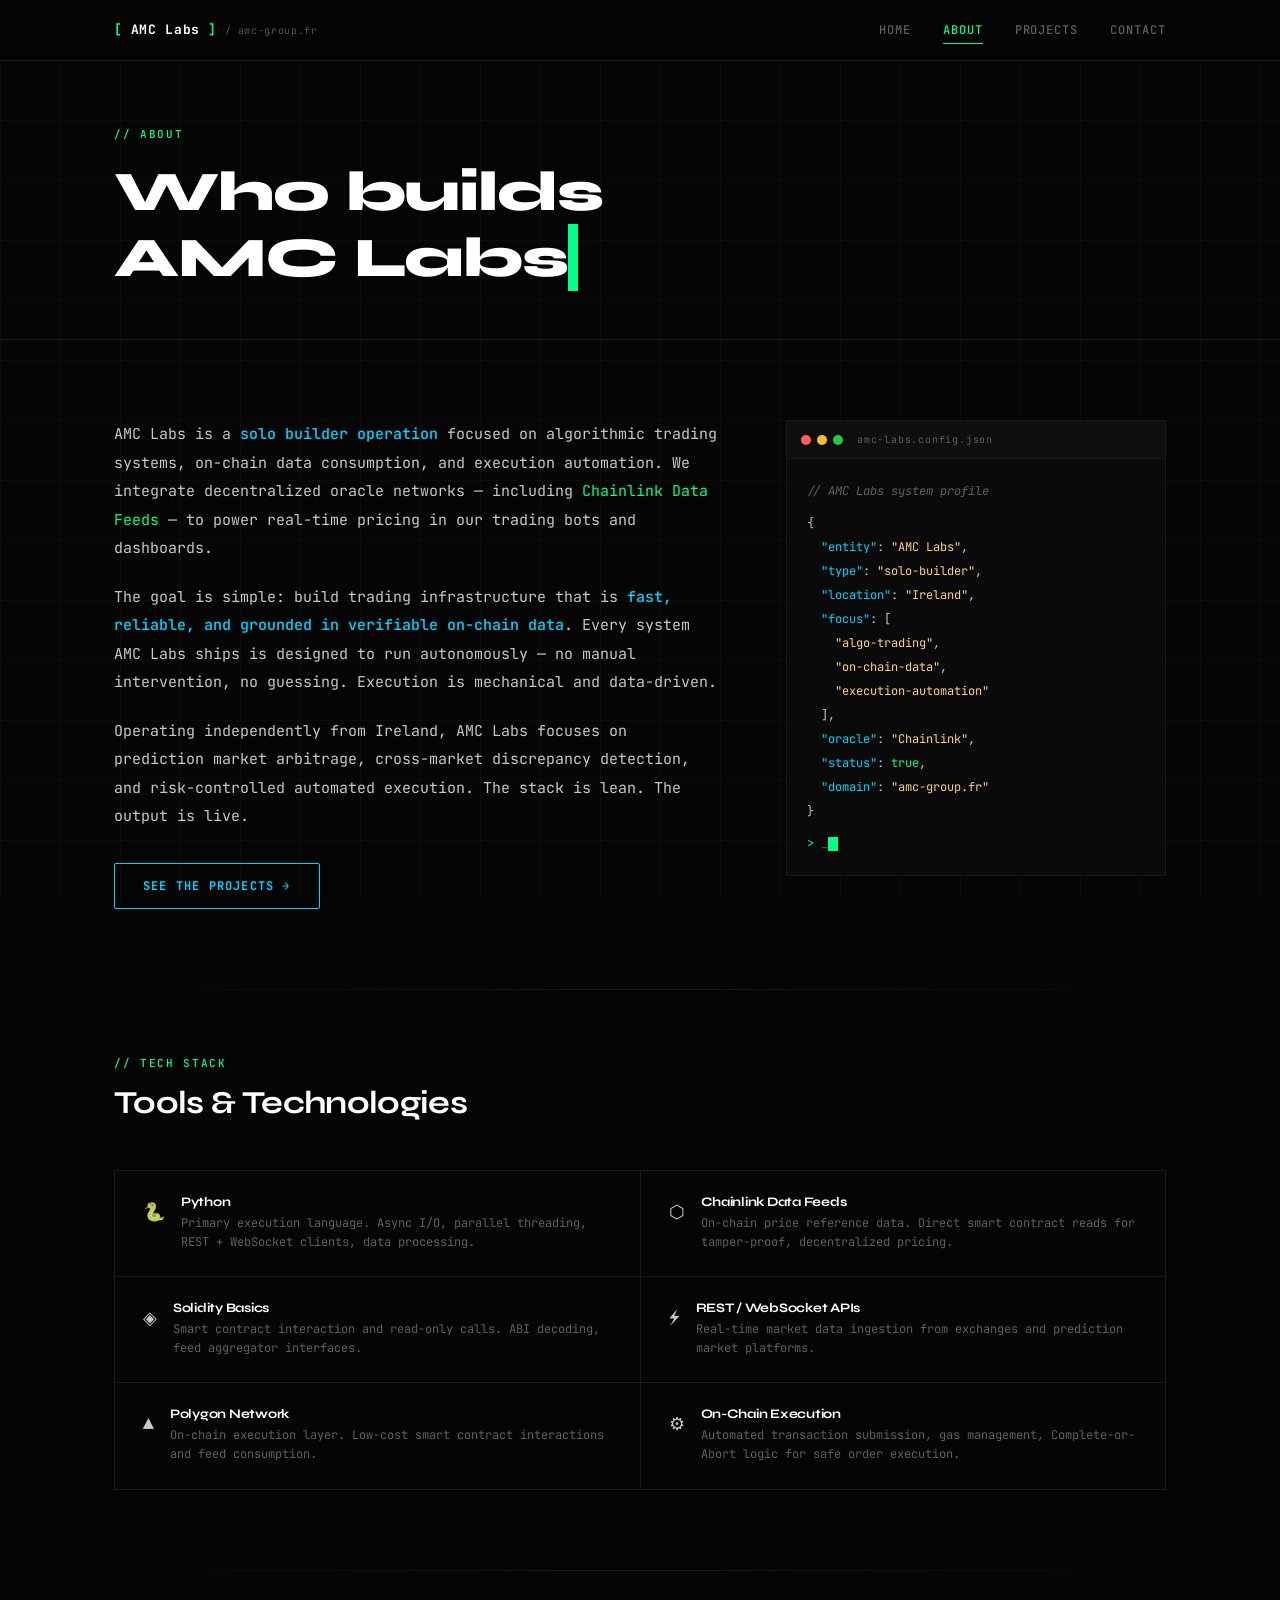
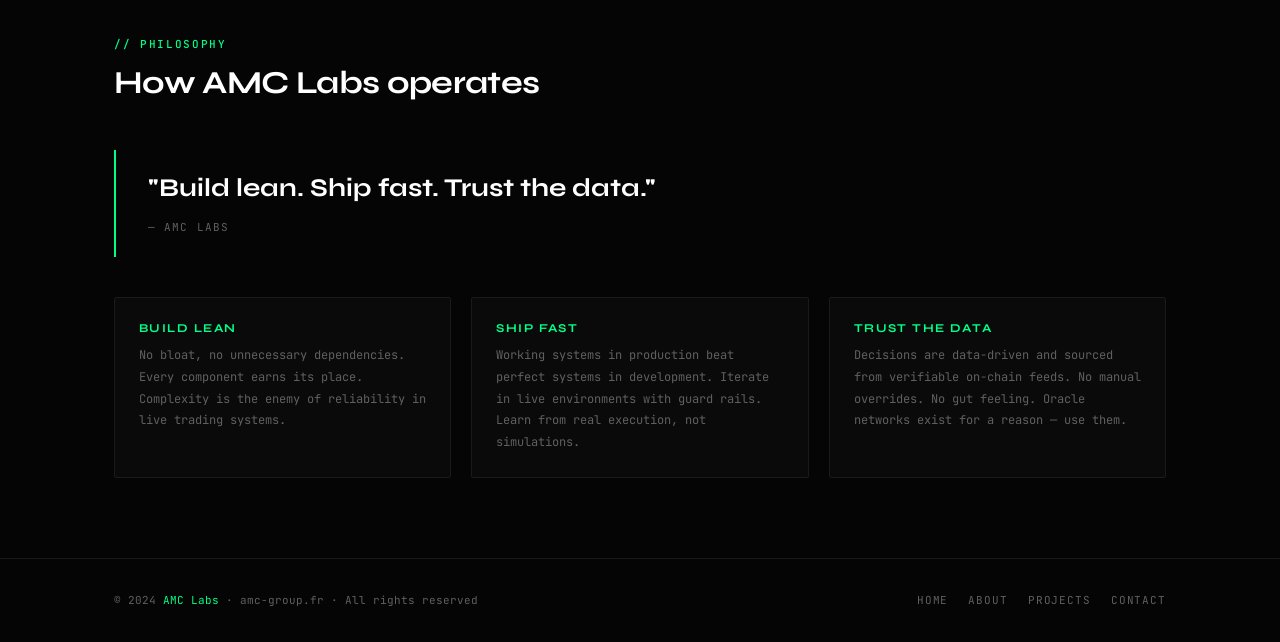
==== about.html @ dd9d0552 "Add complete AMC Labs multi-page website Four-page static site for AMC Labs (amc-group.fr) — an algo" ====
<!DOCTYPE html>
<html lang="en">
<head>
  <meta charset="UTF-8" />
  <meta name="viewport" content="width=device-width, initial-scale=1.0" />
  <meta name="description" content="AMC Labs — Solo builder operation focused on algorithmic trading systems, on-chain data, and execution automation." />
  <meta name="author" content="AMC Labs" />
  <meta property="og:title" content="About — AMC Labs" />
  <meta property="og:description" content="Solo builder. Algorithmic trading systems, on-chain data, execution automation." />
  <meta property="og:type" content="website" />
  <title>About — AMC Labs</title>
  <link rel="stylesheet" href="styles.css" />
  <style>
    /* ── About-specific styles ─── */

    .bio-section {
      padding: 80px 0;
    }

    .bio-grid {
      display: grid;
      grid-template-columns: 1fr 380px;
      gap: 64px;
      align-items: start;
    }

    .bio-text p {
      font-size: 15px;
      line-height: 1.9;
      color: var(--text);
      margin-bottom: 20px;
    }

    .bio-text p:last-child { margin-bottom: 0; }

    .bio-text strong {
      color: var(--cyan);
      font-weight: 500;
    }

    .bio-text em {
      color: var(--green);
      font-style: normal;
    }

    /* Terminal bio card */
    .terminal-card {
      background: var(--bg-2);
      border: 1px solid var(--border);
      border-radius: 2px;
      overflow: hidden;
      font-size: 12px;
    }

    .terminal-bar {
      display: flex;
      align-items: center;
      gap: 6px;
      background: var(--bg-3);
      border-bottom: 1px solid var(--border);
      padding: 10px 14px;
    }

    .term-dot {
      width: 10px;
      height: 10px;
      border-radius: 50%;
    }

    .term-dot-r { background: #ff5f57; }
    .term-dot-y { background: #febc2e; }
    .term-dot-g { background: #28c840; }

    .terminal-bar span.term-title {
      margin-left: 8px;
      font-size: 10px;
      color: var(--text-dim);
      letter-spacing: 0.08em;
    }

    .terminal-body {
      padding: 20px;
      line-height: 2;
    }

    .t-line { display: block; }

    .t-key  { color: var(--cyan); }
    .t-val  { color: var(--green); }
    .t-str  { color: #ffd080; }
    .t-com  { color: var(--text-dim); font-style: italic; }
    .t-br   { display: block; height: 8px; }

    /* Stack section */
    .stack-section {
      padding: 0 0 80px;
    }

    .stack-grid {
      display: grid;
      grid-template-columns: repeat(2, 1fr);
      gap: 1px;
      background: var(--border);
      border: 1px solid var(--border);
    }

    .stack-item {
      background: var(--bg);
      padding: 24px 28px;
      display: flex;
      align-items: flex-start;
      gap: 16px;
      transition: background var(--transition);
    }

    .stack-item:hover { background: var(--bg-2); }

    .stack-icon {
      font-size: 18px;
      flex-shrink: 0;
      margin-top: 2px;
    }

    .stack-info h4 {
      font-size: 13px;
      font-weight: 700;
      color: #fff;
      margin-bottom: 4px;
    }

    .stack-info p {
      font-size: 12px;
      color: var(--text-dim);
      line-height: 1.6;
    }

    /* Philosophy */
    .philosophy-section {
      padding: 0 0 80px;
    }

    .philosophy-quote {
      border-left: 2px solid var(--green);
      padding: 20px 0 20px 32px;
      margin: 32px 0;
    }

    .philosophy-quote p {
      font-family: var(--font-head);
      font-size: clamp(1.2rem, 2.5vw, 1.6rem);
      font-weight: 700;
      color: #fff;
      line-height: 1.4;
    }

    .philosophy-quote cite {
      display: block;
      margin-top: 12px;
      font-style: normal;
      font-size: 11px;
      color: var(--text-dim);
      letter-spacing: 0.1em;
      text-transform: uppercase;
    }

    .philosophy-body {
      display: grid;
      grid-template-columns: repeat(3, 1fr);
      gap: 20px;
      margin-top: 40px;
    }

    .phil-card {
      background: var(--bg-2);
      border: 1px solid var(--border);
      padding: 24px;
      border-radius: 2px;
    }

    .phil-card h4 {
      font-size: 12px;
      letter-spacing: 0.12em;
      text-transform: uppercase;
      color: var(--green);
      margin-bottom: 10px;
    }

    .phil-card p {
      font-size: 12px;
      color: var(--text-dim);
      line-height: 1.8;
    }

    @media (max-width: 900px) {
      .bio-grid {
        grid-template-columns: 1fr;
        gap: 40px;
      }
    }

    @media (max-width: 768px) {
      .stack-grid { grid-template-columns: 1fr; }
      .philosophy-body { grid-template-columns: 1fr; }
    }
  </style>
</head>
<body>

<!-- ── Header ────────────────────────────────────────────── -->
<header class="site-header">
  <div class="container header-inner">
    <a href="index.html" class="logo">
      <span class="logo-bracket">[</span>AMC Labs<span class="logo-bracket">]</span>
      <span class="logo-sub">/ amc-group.fr</span>
    </a>
    <nav class="site-nav" id="site-nav" aria-label="Main navigation">
      <a href="index.html">Home</a>
      <a href="about.html" class="active">About</a>
      <a href="projects.html">Projects</a>
      <a href="contact.html">Contact</a>
    </nav>
    <button class="nav-toggle" id="nav-toggle" aria-label="Toggle navigation" aria-expanded="false">
      <span></span><span></span><span></span>
    </button>
  </div>
</header>

<!-- ── Main ──────────────────────────────────────────────── -->
<main>

  <!-- Page Hero -->
  <section class="page-hero">
    <div class="container">
      <span class="label">// about</span>
      <h1>Who builds<br>AMC Labs<span class="cursor"></span></h1>
    </div>
  </section>

  <!-- Bio -->
  <section class="bio-section">
    <div class="container">
      <div class="bio-grid">
        <div class="bio-text">
          <p>
            AMC Labs is a <strong>solo builder operation</strong> focused on algorithmic trading systems,
            on-chain data consumption, and execution automation. We integrate decentralized oracle networks —
            including <em>Chainlink Data Feeds</em> — to power real-time pricing in our trading bots
            and dashboards.
          </p>
          <p>
            The goal is simple: build trading infrastructure that is <strong>fast, reliable, and grounded
            in verifiable on-chain data</strong>. Every system AMC Labs ships is designed to run
            autonomously — no manual intervention, no guessing. Execution is mechanical and data-driven.
          </p>
          <p>
            Operating independently from Ireland, AMC Labs focuses on prediction market arbitrage,
            cross-market discrepancy detection, and risk-controlled automated execution. The stack is
            lean. The output is live.
          </p>
          <div style="margin-top: 32px;">
            <a href="projects.html" class="btn btn-outline">See the projects &rarr;</a>
          </div>
        </div>

        <!-- Terminal card -->
        <div class="terminal-card" aria-hidden="true">
          <div class="terminal-bar">
            <span class="term-dot term-dot-r"></span>
            <span class="term-dot term-dot-y"></span>
            <span class="term-dot term-dot-g"></span>
            <span class="term-title">amc-labs.config.json</span>
          </div>
          <div class="terminal-body">
            <span class="t-line"><span class="t-com">// AMC Labs system profile</span></span>
            <span class="t-br"></span>
            <span class="t-line">{</span>
            <span class="t-line">&nbsp;&nbsp;<span class="t-key">"entity"</span>: <span class="t-str">"AMC Labs"</span>,</span>
            <span class="t-line">&nbsp;&nbsp;<span class="t-key">"type"</span>: <span class="t-str">"solo-builder"</span>,</span>
            <span class="t-line">&nbsp;&nbsp;<span class="t-key">"location"</span>: <span class="t-str">"Ireland"</span>,</span>
            <span class="t-line">&nbsp;&nbsp;<span class="t-key">"focus"</span>: [</span>
            <span class="t-line">&nbsp;&nbsp;&nbsp;&nbsp;<span class="t-str">"algo-trading"</span>,</span>
            <span class="t-line">&nbsp;&nbsp;&nbsp;&nbsp;<span class="t-str">"on-chain-data"</span>,</span>
            <span class="t-line">&nbsp;&nbsp;&nbsp;&nbsp;<span class="t-str">"execution-automation"</span></span>
            <span class="t-line">&nbsp;&nbsp;],</span>
            <span class="t-line">&nbsp;&nbsp;<span class="t-key">"oracle"</span>: <span class="t-str">"Chainlink"</span>,</span>
            <span class="t-line">&nbsp;&nbsp;<span class="t-key">"status"</span>: <span class="t-val">true</span>,</span>
            <span class="t-line">&nbsp;&nbsp;<span class="t-key">"domain"</span>: <span class="t-str">"amc-group.fr"</span></span>
            <span class="t-line">}</span>
            <span class="t-br"></span>
            <span class="t-line"><span class="prompt" style="color:var(--text-dim)">_</span><span class="cursor"></span></span>
          </div>
        </div>
      </div>
    </div>
  </section>

  <div class="divider"></div>

  <!-- Stack -->
  <section class="stack-section">
    <div class="container">
      <div class="section-header" style="padding-top: 64px;">
        <span class="label">// tech stack</span>
        <h2>Tools &amp; Technologies</h2>
      </div>

      <div class="stack-grid">
        <div class="stack-item">
          <span class="stack-icon">🐍</span>
          <div class="stack-info">
            <h4>Python</h4>
            <p>Primary execution language. Async I/O, parallel threading, REST + WebSocket clients, data processing.</p>
          </div>
        </div>
        <div class="stack-item">
          <span class="stack-icon">⬡</span>
          <div class="stack-info">
            <h4>Chainlink Data Feeds</h4>
            <p>On-chain price reference data. Direct smart contract reads for tamper-proof, decentralized pricing.</p>
          </div>
        </div>
        <div class="stack-item">
          <span class="stack-icon">◈</span>
          <div class="stack-info">
            <h4>Solidity Basics</h4>
            <p>Smart contract interaction and read-only calls. ABI decoding, feed aggregator interfaces.</p>
          </div>
        </div>
        <div class="stack-item">
          <span class="stack-icon">⚡</span>
          <div class="stack-info">
            <h4>REST / WebSocket APIs</h4>
            <p>Real-time market data ingestion from exchanges and prediction market platforms.</p>
          </div>
        </div>
        <div class="stack-item">
          <span class="stack-icon">▲</span>
          <div class="stack-info">
            <h4>Polygon Network</h4>
            <p>On-chain execution layer. Low-cost smart contract interactions and feed consumption.</p>
          </div>
        </div>
        <div class="stack-item">
          <span class="stack-icon">⚙</span>
          <div class="stack-info">
            <h4>On-Chain Execution</h4>
            <p>Automated transaction submission, gas management, Complete-or-Abort logic for safe order execution.</p>
          </div>
        </div>
      </div>
    </div>
  </section>

  <div class="divider"></div>

  <!-- Philosophy -->
  <section class="philosophy-section">
    <div class="container">
      <div class="section-header" style="padding-top: 64px;">
        <span class="label">// philosophy</span>
        <h2>How AMC Labs operates</h2>
      </div>

      <div class="philosophy-quote">
        <p>"Build lean. Ship fast. Trust the data."</p>
        <cite>— AMC Labs</cite>
      </div>

      <div class="philosophy-body">
        <div class="phil-card">
          <h4>Build Lean</h4>
          <p>No bloat, no unnecessary dependencies. Every component earns its place. Complexity is the enemy of reliability in live trading systems.</p>
        </div>
        <div class="phil-card">
          <h4>Ship Fast</h4>
          <p>Working systems in production beat perfect systems in development. Iterate in live environments with guard rails. Learn from real execution, not simulations.</p>
        </div>
        <div class="phil-card">
          <h4>Trust the Data</h4>
          <p>Decisions are data-driven and sourced from verifiable on-chain feeds. No manual overrides. No gut feeling. Oracle networks exist for a reason — use them.</p>
        </div>
      </div>
    </div>
  </section>

</main>

<!-- ── Footer ────────────────────────────────────────────── -->
<footer class="site-footer">
  <div class="container footer-inner">
    <p class="footer-copy">&copy; 2024 <span>AMC Labs</span> · amc-group.fr · All rights reserved</p>
    <nav class="footer-links" aria-label="Footer navigation">
      <a href="index.html">Home</a>
      <a href="about.html">About</a>
      <a href="projects.html">Projects</a>
      <a href="contact.html">Contact</a>
    </nav>
  </div>
</footer>

<script>
  const toggle = document.getElementById('nav-toggle');
  const nav    = document.getElementById('site-nav');
  toggle.addEventListener('click', () => {
    const open = nav.classList.toggle('open');
    toggle.setAttribute('aria-expanded', open);
  });
  nav.querySelectorAll('a').forEach(a => {
    a.addEventListener('click', () => {
      nav.classList.remove('open');
      toggle.setAttribute('aria-expanded', 'false');
    });
  });
</script>
</body>
</html>
---- styles.css ----
/* ============================================================
   AMC Labs — Shared Stylesheet
   amc-group.fr
   ============================================================ */

@import url('https://fonts.googleapis.com/css2?family=JetBrains+Mono:wght@300;400;500;700&family=Syne:wght@400;600;700;800&display=swap');

/* ── Reset & Base ─────────────────────────────────────────── */
*, *::before, *::after {
  box-sizing: border-box;
  margin: 0;
  padding: 0;
}

:root {
  --bg:       #050505;
  --bg-2:     #0a0a0a;
  --bg-3:     #0f0f0f;
  --green:    #00ff87;
  --cyan:     #00d4ff;
  --muted:    #3a3a3a;
  --text:     #c8c8c8;
  --text-dim: #606060;
  --border:   #1a1a1a;
  --font-mono: 'JetBrains Mono', 'Courier New', monospace;
  --font-head: 'Syne', sans-serif;
  --max-w:    1100px;
  --transition: 0.2s ease;
}

html {
  scroll-behavior: smooth;
}

body {
  background-color: var(--bg);
  color: var(--text);
  font-family: var(--font-mono);
  font-size: 14px;
  line-height: 1.7;
  min-height: 100vh;
  display: flex;
  flex-direction: column;
  overflow-x: hidden;
}

/* Grid overlay on body */
body::before {
  content: '';
  position: fixed;
  inset: 0;
  background-image:
    linear-gradient(var(--border) 1px, transparent 1px),
    linear-gradient(90deg, var(--border) 1px, transparent 1px);
  background-size: 60px 60px;
  opacity: 0.35;
  pointer-events: none;
  z-index: 0;
}

main {
  flex: 1;
  position: relative;
  z-index: 1;
}

a {
  color: var(--cyan);
  text-decoration: none;
  transition: color var(--transition);
}

a:hover {
  color: var(--green);
}

img { display: block; max-width: 100%; }

/* ── Typography ───────────────────────────────────────────── */
h1, h2, h3, h4 {
  font-family: var(--font-head);
  color: #fff;
  line-height: 1.15;
  letter-spacing: -0.02em;
}

h1 { font-size: clamp(2rem, 5vw, 3.5rem); font-weight: 800; }
h2 { font-size: clamp(1.4rem, 3vw, 2rem);  font-weight: 700; }
h3 { font-size: clamp(1rem, 2vw, 1.25rem); font-weight: 600; }

p { color: var(--text); }

.label {
  font-family: var(--font-mono);
  font-size: 11px;
  font-weight: 500;
  letter-spacing: 0.15em;
  text-transform: uppercase;
  color: var(--green);
}

/* ── Layout helpers ───────────────────────────────────────── */
.container {
  max-width: var(--max-w);
  margin: 0 auto;
  padding: 0 24px;
}

section {
  padding: 80px 0;
}

.section-header {
  margin-bottom: 48px;
}

.section-header .label {
  display: block;
  margin-bottom: 12px;
}

/* ── Header ───────────────────────────────────────────────── */
.site-header {
  position: sticky;
  top: 0;
  z-index: 100;
  background: rgba(5, 5, 5, 0.92);
  backdrop-filter: blur(12px);
  border-bottom: 1px solid var(--border);
}

.header-inner {
  display: flex;
  align-items: center;
  justify-content: space-between;
  height: 60px;
}

.logo {
  font-family: var(--font-mono);
  font-size: 13px;
  font-weight: 700;
  color: #fff;
  letter-spacing: 0.05em;
  display: flex;
  align-items: center;
  gap: 8px;
}

.logo .logo-bracket {
  color: var(--green);
}

.logo-sub {
  font-size: 10px;
  color: var(--text-dim);
  font-weight: 300;
}

.site-nav {
  display: flex;
  align-items: center;
  gap: 32px;
}

.site-nav a {
  font-size: 12px;
  font-weight: 500;
  color: var(--text-dim);
  letter-spacing: 0.08em;
  text-transform: uppercase;
  transition: color var(--transition);
  position: relative;
}

.site-nav a::after {
  content: '';
  position: absolute;
  bottom: -4px;
  left: 0;
  width: 0;
  height: 1px;
  background: var(--green);
  transition: width var(--transition);
}

.site-nav a:hover,
.site-nav a.active {
  color: var(--green);
}

.site-nav a:hover::after,
.site-nav a.active::after {
  width: 100%;
}

/* Hamburger */
.nav-toggle {
  display: none;
  flex-direction: column;
  gap: 5px;
  background: none;
  border: none;
  cursor: pointer;
  padding: 4px;
}

.nav-toggle span {
  display: block;
  width: 22px;
  height: 1px;
  background: var(--text);
  transition: all var(--transition);
}

/* ── Footer ───────────────────────────────────────────────── */
.site-footer {
  position: relative;
  z-index: 1;
  border-top: 1px solid var(--border);
  background: var(--bg);
  padding: 32px 0;
}

.footer-inner {
  display: flex;
  align-items: center;
  justify-content: space-between;
  flex-wrap: wrap;
  gap: 12px;
}

.footer-copy {
  font-size: 11px;
  color: var(--text-dim);
}

.footer-copy span {
  color: var(--green);
}

.footer-links {
  display: flex;
  gap: 20px;
}

.footer-links a {
  font-size: 11px;
  color: var(--text-dim);
  letter-spacing: 0.08em;
  text-transform: uppercase;
}

.footer-links a:hover {
  color: var(--cyan);
}

/* ── Buttons ──────────────────────────────────────────────── */
.btn {
  display: inline-flex;
  align-items: center;
  gap: 8px;
  font-family: var(--font-mono);
  font-size: 12px;
  font-weight: 700;
  letter-spacing: 0.1em;
  text-transform: uppercase;
  padding: 12px 28px;
  border-radius: 2px;
  border: 1px solid transparent;
  cursor: pointer;
  transition: all var(--transition);
  text-decoration: none;
}

.btn-primary {
  background: var(--green);
  color: #050505;
  border-color: var(--green);
}

.btn-primary:hover {
  background: transparent;
  color: var(--green);
}

.btn-outline {
  background: transparent;
  color: var(--cyan);
  border-color: var(--cyan);
}

.btn-outline:hover {
  background: var(--cyan);
  color: #050505;
}

/* ── Blinking cursor ──────────────────────────────────────── */
.cursor {
  display: inline-block;
  width: 10px;
  height: 1.2em;
  background: var(--green);
  vertical-align: text-bottom;
  animation: blink 1s step-end infinite;
}

@keyframes blink {
  0%, 100% { opacity: 1; }
  50%       { opacity: 0; }
}

/* ── Terminal prompt prefix ───────────────────────────────── */
.prompt::before {
  content: '> ';
  color: var(--green);
}

/* ── Divider ──────────────────────────────────────────────── */
.divider {
  height: 1px;
  background: linear-gradient(90deg, transparent, var(--border), transparent);
  margin: 0;
}

/* ── Status badge ─────────────────────────────────────────── */
.status {
  display: inline-flex;
  align-items: center;
  gap: 6px;
  font-size: 10px;
  font-weight: 500;
  letter-spacing: 0.12em;
  text-transform: uppercase;
  padding: 3px 10px;
  border-radius: 2px;
}

.status::before {
  content: '';
  width: 6px;
  height: 6px;
  border-radius: 50%;
}

.status-live {
  color: var(--green);
  background: rgba(0, 255, 135, 0.08);
  border: 1px solid rgba(0, 255, 135, 0.2);
}

.status-live::before {
  background: var(--green);
  box-shadow: 0 0 4px var(--green);
  animation: pulse 1.5s ease-in-out infinite;
}

.status-dev {
  color: var(--cyan);
  background: rgba(0, 212, 255, 0.08);
  border: 1px solid rgba(0, 212, 255, 0.2);
}

.status-dev::before {
  background: var(--cyan);
}

@keyframes pulse {
  0%, 100% { opacity: 1; }
  50%       { opacity: 0.4; }
}

/* ── Scanline effect ──────────────────────────────────────── */
@keyframes scanline {
  0%   { transform: translateY(-100%); }
  100% { transform: translateY(100vh); }
}

/* ── Page hero ────────────────────────────────────────────── */
.page-hero {
  padding: 64px 0 48px;
  border-bottom: 1px solid var(--border);
}

.page-hero .label {
  display: block;
  margin-bottom: 16px;
}

/* ── Card ─────────────────────────────────────────────────── */
.card {
  background: var(--bg-2);
  border: 1px solid var(--border);
  border-radius: 2px;
  padding: 28px;
  transition: border-color var(--transition), box-shadow var(--transition);
}

.card:hover {
  border-color: var(--muted);
  box-shadow: 0 0 20px rgba(0, 255, 135, 0.04);
}

/* ── Form elements ────────────────────────────────────────── */
.form-group {
  margin-bottom: 20px;
}

.form-group label {
  display: block;
  font-size: 11px;
  font-weight: 500;
  letter-spacing: 0.1em;
  text-transform: uppercase;
  color: var(--text-dim);
  margin-bottom: 8px;
}

.form-group input,
.form-group textarea {
  width: 100%;
  background: var(--bg-2);
  border: 1px solid var(--border);
  border-radius: 2px;
  color: var(--text);
  font-family: var(--font-mono);
  font-size: 13px;
  padding: 12px 16px;
  transition: border-color var(--transition);
  outline: none;
  -webkit-appearance: none;
}

.form-group input:focus,
.form-group textarea:focus {
  border-color: var(--cyan);
  box-shadow: 0 0 0 2px rgba(0, 212, 255, 0.08);
}

.form-group textarea {
  resize: vertical;
  min-height: 140px;
}

.form-group input::placeholder,
.form-group textarea::placeholder {
  color: var(--text-dim);
}

/* ── Responsive ───────────────────────────────────────────── */
@media (max-width: 768px) {
  section { padding: 56px 0; }

  .site-nav {
    display: none;
    position: absolute;
    top: 60px;
    left: 0;
    right: 0;
    background: var(--bg);
    border-bottom: 1px solid var(--border);
    flex-direction: column;
    align-items: flex-start;
    padding: 24px;
    gap: 20px;
  }

  .site-nav.open { display: flex; }

  .site-nav a { font-size: 13px; }

  .nav-toggle { display: flex; }

  .footer-inner { flex-direction: column; align-items: flex-start; }
}
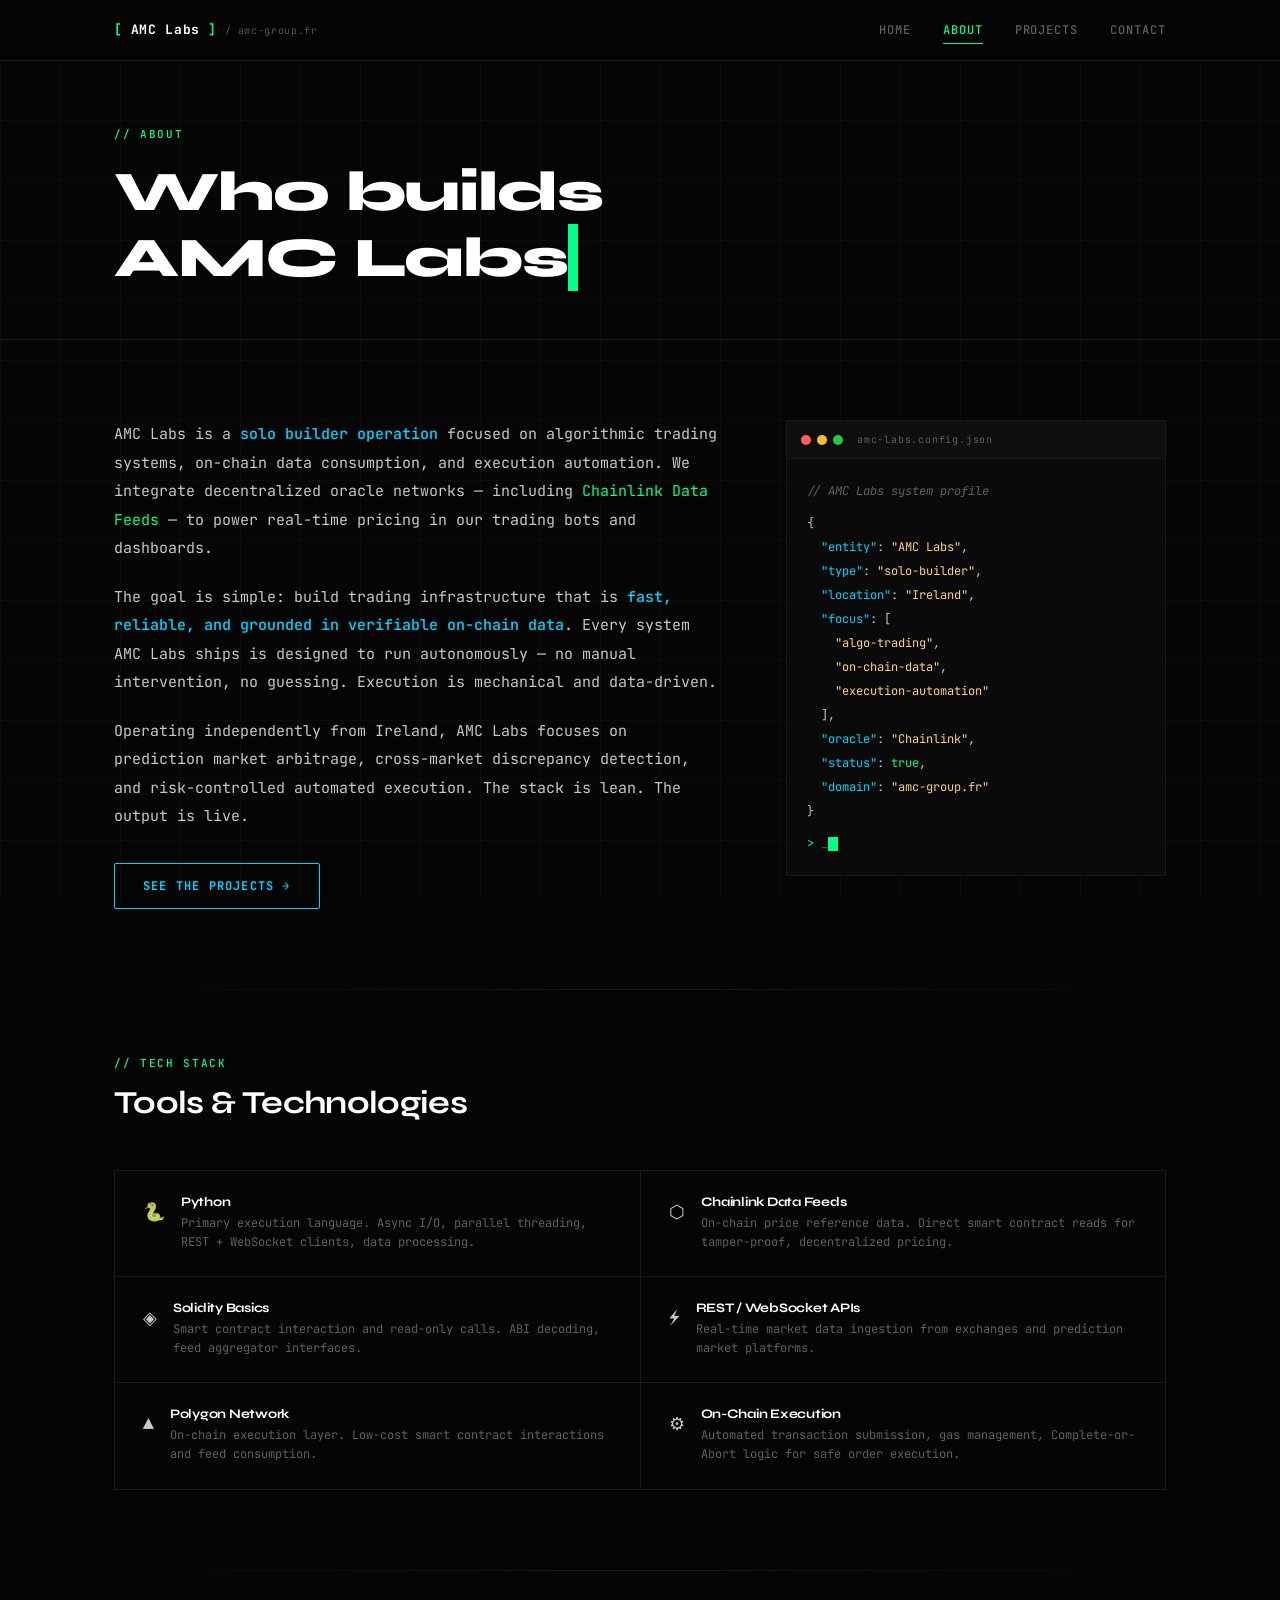
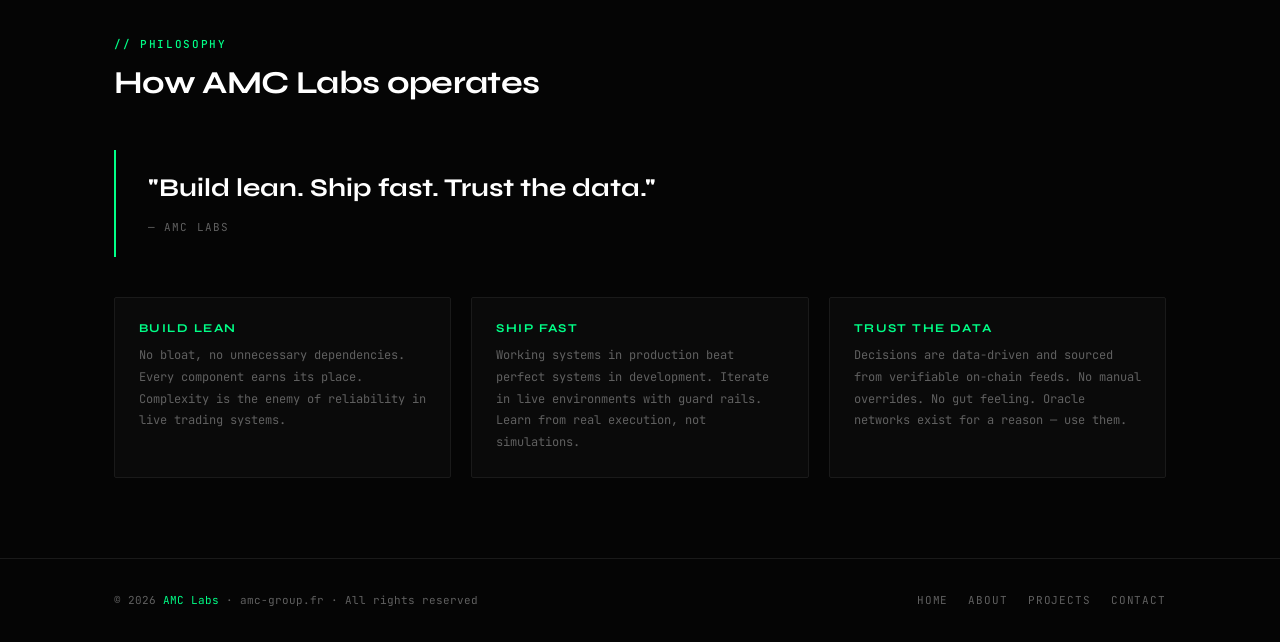
==== commit 8863b0e4: "Update copyright to 2026, arb-bot status to Test Phase - Footer copyright year updated to 2026 acros" ====
--- a/about.html
+++ b/about.html
@@ -388,7 +388,7 @@
 <!-- ── Footer ────────────────────────────────────────────── -->
 <footer class="site-footer">
   <div class="container footer-inner">
-    <p class="footer-copy">&copy; 2024 <span>AMC Labs</span> · amc-group.fr · All rights reserved</p>
+    <p class="footer-copy">&copy; 2026 <span>AMC Labs</span> · amc-group.fr · All rights reserved</p>
     <nav class="footer-links" aria-label="Footer navigation">
       <a href="index.html">Home</a>
       <a href="about.html">About</a>
